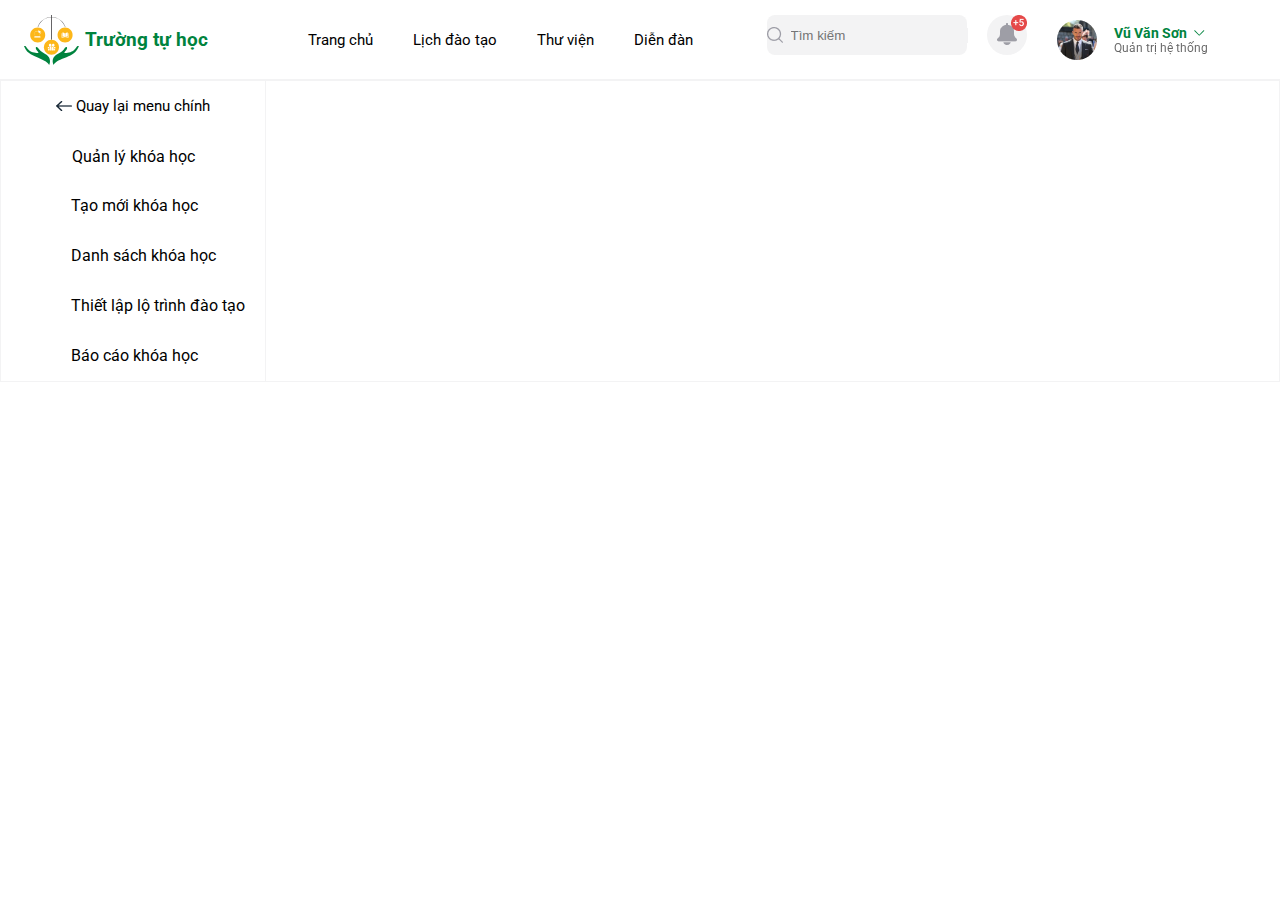
==== file-danh-gia-thanh-vien-2/index.html @ f9f72b9f "đẩy phần đánh giá thứ 2" ====
<!DOCTYPE html>
<html lang="en">
<head>
    <meta charset="UTF-8">
    <meta http-equiv="X-UA-Compatible" content="IE=edge">
    <meta name="viewport" content="width=device-width, initial-scale=1.0">
    <link href="https://fonts.googleapis.com/css2?family=Roboto:wght@300;400;500;700&display=swap" rel="stylesheet">
    <link rel="stylesheet" href="./css-2/base-2.css">
    <link rel="stylesheet" href="./css-2/main-2.css">
    <title></title>
</head>
<body>
    <div class="container">
        <header class="header">
            <div class="header-left">
                <img src="./css-2/img/logo-f8.svg" class="header-left__logo" alt="">
                <h3 class="header-title">Trường tự học</h3>
            </div>
            <ul class="header-nav">
                <li class="header-nav__ls">
                    <a href="" class="header-ls__link">Trang chủ</a>
                </li>
                <li class="header-nav__ls">
                    <a href="" class="header-ls__link">Lịch đào tạo</a>
                </li>
                <li class="header-nav__ls">
                    <a href="" class="header-ls__link">Thư viện</a>
                </li>
                <li class="header-nav__ls">
                    <a href="" class="header-ls__link">Diễn đàn</a>
                </li>
            </ul>
            <div class="header-left">
                <div class="header-left__search">
    
                    <img src="./css-2/img/Group 11.png" class="header-left__search-img" ></img>
                    <input type="text"  class="header-left__search-input"placeholder="Tìm kiếm">
                </div>
                <div class="header__bell">
                    <img src="./css-2/img/bell.png" alt="" class="header__bell-img">
                </div>
                <div class="header__acc">
                    <img src="./css-2/img/beckham-10-1589364715-196-width2032height3047 3.png" alt="" class="header__acc-img">
                    <div class="header__accWp">
                        <div class="header__acc-left">
                          <h4 class="header__acc-title">Vũ Văn Sơn
                          </h4>
                          <img src="./css-2/img/select.svg" alt="" class="header__acc-nav">
                        </div>
                        <p class="header__acc-text">Quản trị hệ thống</p>
                    </div>
                </div>
                
               
            </div>
        </header>
        <div class="app">
            <div class="nav">
                <div class="nav-title">
                    <img src="./css-2/img/arrow.png" alt="" class="nav-title__img">
                    <a href="" class="nav-title__link">Quay lại menu chính</a>
                </div>
                <div class="nav-head">
                    
                      <a class="nav-iteam-link" href="">Quản lý khóa học</a>
                    
                </div>
                <ul class="nav-list">
                  <li class="nav-iteam">
                    <a-iteam>Tạo mới khóa học</a-iteam>
                  </li>
                
              
                  <li class="nav-iteam">
                    <a-iteam>Danh sách khóa học</a-iteam>
                  </li>
                
                
                  <li class="nav-iteam">
                    <a-iteam>Thiết lập lộ trình đào tạo</a-iteam>
                  </li>
                
                
                  <li class="nav-iteam">
                    <a-iteam>Báo cáo khóa học</a-iteam>
                  </li>
                </ul>
                
            </div>
            <div class="main"></div>
            
        </div>
    </div>
</body>
</html>
---- file-danh-gia-thanh-vien-2/css-2/base-2.css ----
*{
    padding: 0;
    margin: 0;
    box-sizing:border-box ;
}
body{
    font-family: 'Roboto', sans-serif;
}
---- file-danh-gia-thanh-vien-2/css-2/main-2.css ----
.container {
  width: 100%;
  height: 100%;
}
.header {
  display: flex;
  padding: 15px 24px;
  height: 80px;
  border-bottom: 1px solid #f3f3f4;
}
.header-left {
  display: flex;
  justify-content: center;
}
.header-left__logo {
  width: 55px;
  height: 50px;
}
.header-title {
  color: #00833e;
  margin-left: 6px;
  margin-right: 80px;
  line-height: 50px;
}
.header-nav {
  display: flex;
  justify-content: start;
  width: 477px;
  height: 18px;
  margin-right: 2px;
}
.header-nav__ls {
  list-style: none;
}
.header-ls__link {
  text-decoration: none;
  margin: 0 20px;
  font-size: 15px;
  font-weight: 400;
  text-align: center;
  line-height: 50px;
  color: black;
}
.header-left__search {
  display: flex;
  align-items: center;
  width: 200px;
  height: 40px;
  justify-content: center;
  border-radius: 8px;
  background-color: #f3f3f4;
}
.header-left__search-img {
  width: 16px;
  height: 16px;
}
.header-left__search-input {
  border: none;
  margin-left: 8px;
  outline: none;
  background-color: #f3f3f4;
}
.header__bell {
  width: 40px;
  height: 40px;
  margin-left: 20px;
  border-radius: 50%;
  background-color: #f3f3f4;
  position: relative;
}
.header__bell-img {
  position: absolute;
  top: 0;
  right: 0;
}
.header__acc-img {
  margin-left: 30px;
  margin-right: 10px;
}
.header__acc {
  display: flex;
  justify-content: center;
  align-items: center;
}
.header__accWp {
  margin: 0px 7px;
  font-weight: 500;
  font-size: 14px;
}

.header__acc-title {
  margin-right: 7px;
  color: #00833e;
}
.header__acc-left {
  display: flex;
}
.header__acc-text {
  font-size: 12px;
  opacity: 0.6;
  font-weight: 400;
}

.app {
  width: 100%;
  display: flex;
  border: 1px solid #f3f3f4;
}
.nav {
  width: 265px;
}
.nav-title {
  width: 100%;
  border-right: 1px solid #f3f3f4;
  /* width: 268px; */
  height: 50px;
  text-align: center;
  line-height: 50px;
 
 
}
.nav-title__link {
  text-decoration: none;
  color: black;
  height: 50px;
  font-size: 15px;
}

.nav-head {
   display: flex;
   justify-content: center;
   align-items: center;
  border-right: 1px solid #F3F3F4;
  height: 50px;
}
.nav-iteam-link{
    color: black;
    text-decoration: none;


}
.nav-iteam {
  text-decoration: none;
  list-style: none;
line-height: 50px;
height: 50px;
border-right:  1px solid #F3F3F4
}
.nav-list{
   padding-left:70px ;
}
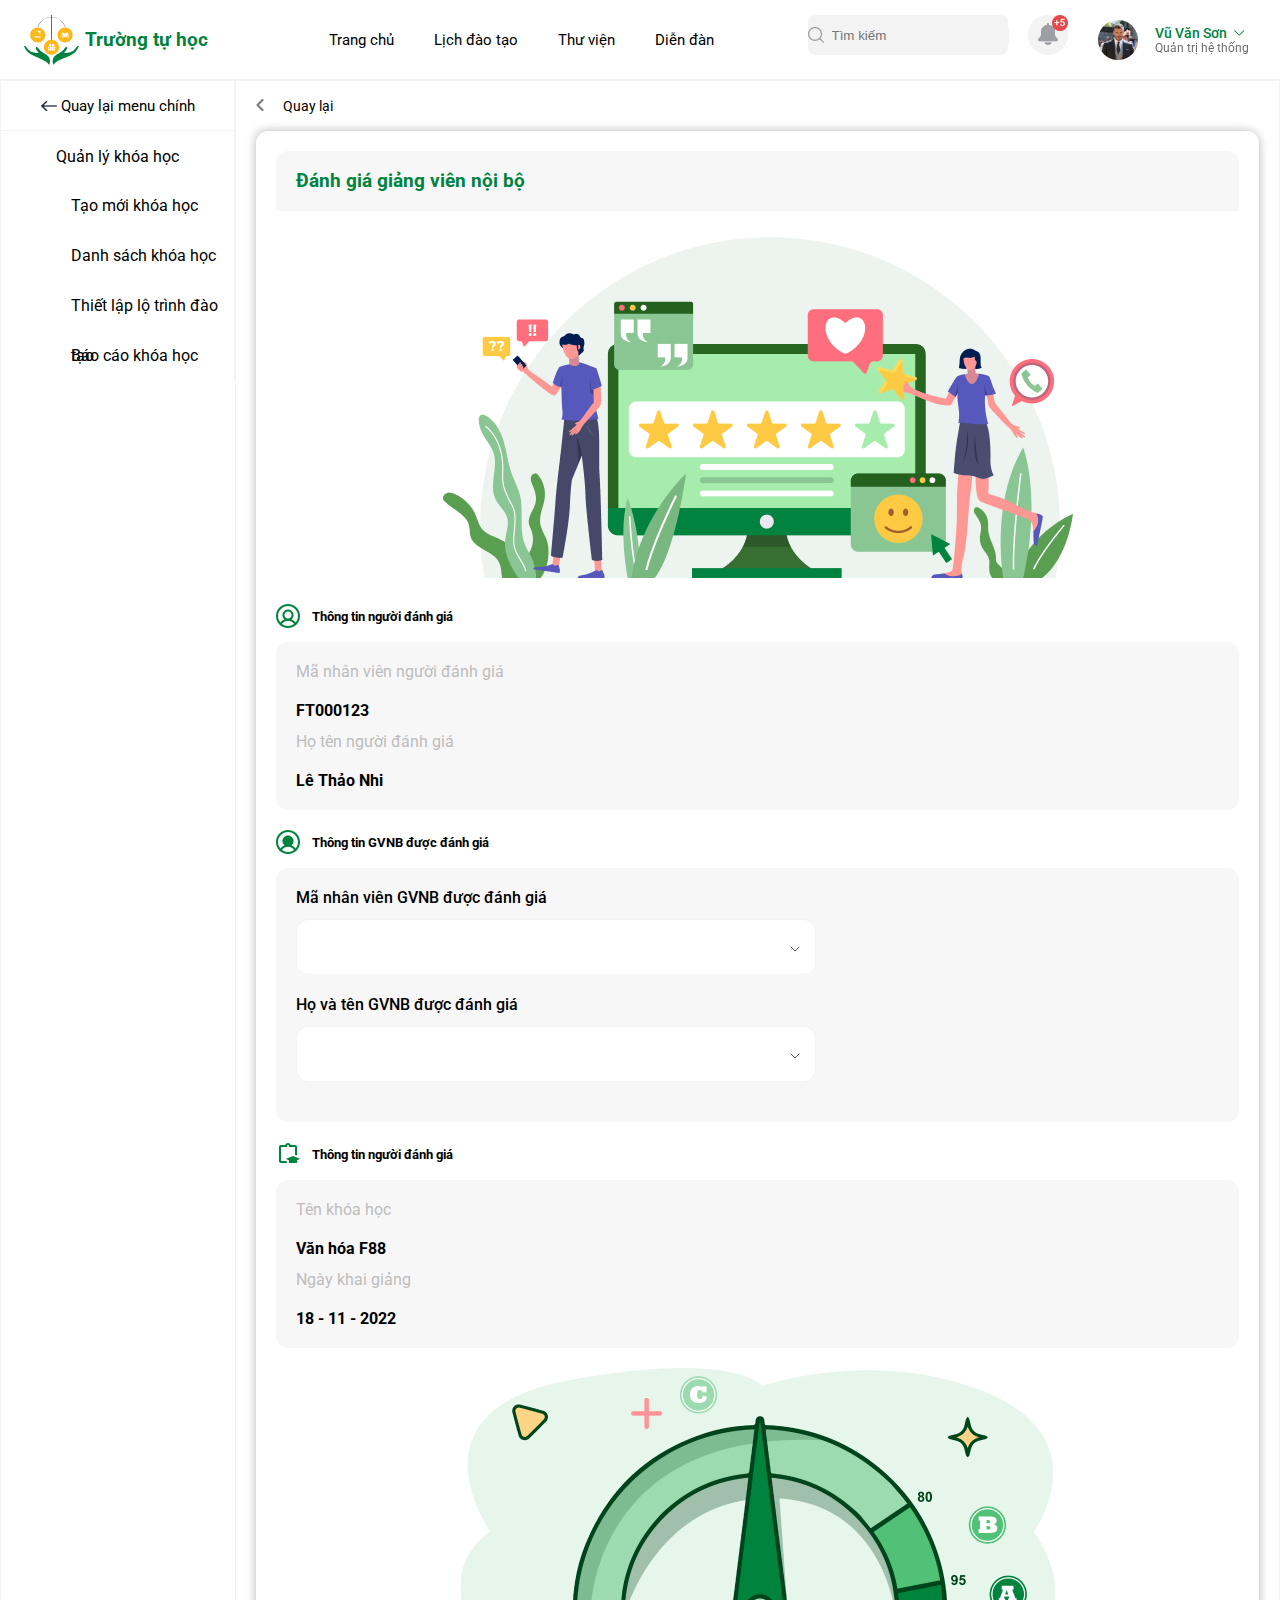
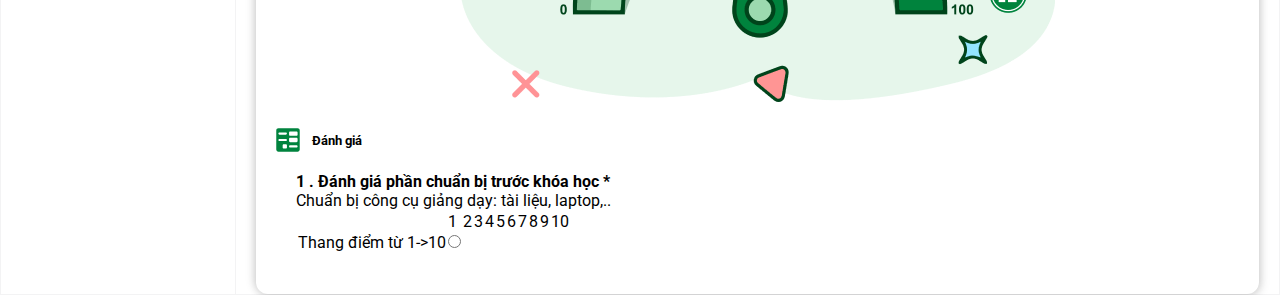
==== commit faccca7c: "trường tự học phần đánh giá" ====
--- a/file-danh-gia-thanh-vien-2/index.html
+++ b/file-danh-gia-thanh-vien-2/index.html
@@ -7,6 +7,7 @@
     <link href="https://fonts.googleapis.com/css2?family=Roboto:wght@300;400;500;700&display=swap" rel="stylesheet">
     <link rel="stylesheet" href="./css-2/base-2.css">
     <link rel="stylesheet" href="./css-2/main-2.css">
+    <link rel="stylesheet" href="https://fonts.googleapis.com/css2?family=Material+Symbols+Outlined:opsz,wght,FILL,GRAD@20..48,100..700,0..1,-50..200" />
     <title></title>
 </head>
 <body>
@@ -32,8 +33,7 @@
             </ul>
             <div class="header-left">
                 <div class="header-left__search">
-    
-                    <img src="./css-2/img/Group 11.png" class="header-left__search-img" ></img>
+                        <img src="./css-2/img/Group 11.png" class="header-left__search-img" ></img>
                     <input type="text"  class="header-left__search-input"placeholder="Tìm kiếm">
                 </div>
                 <div class="header__bell">
@@ -43,51 +43,134 @@
                     <img src="./css-2/img/beckham-10-1589364715-196-width2032height3047 3.png" alt="" class="header__acc-img">
                     <div class="header__accWp">
                         <div class="header__acc-left">
-                          <h4 class="header__acc-title">Vũ Văn Sơn
-                          </h4>
+                          <a href="" class="header__acc-title">Vũ Văn Sơn
+                          </a>
                           <img src="./css-2/img/select.svg" alt="" class="header__acc-nav">
                         </div>
                         <p class="header__acc-text">Quản trị hệ thống</p>
                     </div>
                 </div>
-                
-               
             </div>
         </header>
         <div class="app">
-            <div class="nav">
+            <nav class="nav">
                 <div class="nav-title">
                     <img src="./css-2/img/arrow.png" alt="" class="nav-title__img">
                     <a href="" class="nav-title__link">Quay lại menu chính</a>
                 </div>
                 <div class="nav-head">
-                    
-                      <a class="nav-iteam-link" href="">Quản lý khóa học</a>
-                    
+                    <a class="nav-item__link" href="">Quản lý khóa học</a>
                 </div>
                 <ul class="nav-list">
-                  <li class="nav-iteam">
-                    <a-iteam>Tạo mới khóa học</a-iteam>
+                  <li class="nav-item">
+                   <a class="nav-item__link" href=""> Tạo mới khóa học</a>
                   </li>
-                
-              
-                  <li class="nav-iteam">
-                    <a-iteam>Danh sách khóa học</a-iteam>
+                  <li class="nav-item">
+                   <a class="nav-item__link" href=""> Danh sách khóa học</a>
                   </li>
-                
-                
-                  <li class="nav-iteam">
-                    <a-iteam>Thiết lập lộ trình đào tạo</a-iteam>
+                              
+                  <li class="nav-item">
+                   <a class="nav-item__link" href=""> Thiết lập lộ trình đào tạo</a>
                   </li>
-                
-                
-                  <li class="nav-iteam">
-                    <a-iteam>Báo cáo khóa học</a-iteam>
+                   <li class="nav-item">
+                  <a class="nav-item__link" href="">  Báo cáo khóa học</a>
                   </li>
                 </ul>
+            </nav>
+            <div class="main-wapper">
+              <div class="main-wapper__comback">
+                <a href="" alc="" class="main-wapper__comback-link">
+                   <img src="./css-2/img/comback.png" alt="" class="main-wapper__img">
+                   <span class="main-wapper__text">Quay lại</span>
+                </a>
+              </div>
+              <main class="main">
+                <div class="main-hear">
+                    <h3 class="main-hear__title">
+                        Đánh giá giảng viên nội bộ
+                    </h3>
+                </div>
+                <img src="./css-2/img/OBJECTS.png" alt="" class="main-img">
+                <section class="section">
+                    <div class="section-title">
+                       <img src="./css-2/img/UserCircle.svg" alt="" class="section-title__img">
+                        <h5 > Thông tin người đánh giá</h5>
+                      
+                    </div>
+                    <div class="section-main">
+                        <p  class="section-main__text" >Mã nhân viên người đánh giá</p>
+                        <b class="section-main__strong">FT000123</b>
+                        <p class="section-main__text">Họ tên người đánh giá</p>
+                        <b>Lê Thảo Nhi</b>
+                    </div>
+                    <div class="section-title">
+                        <img src="./css-2/img/UserCircle-2.svg" alt="" class="section-title__img">
+
+                        <h5 > Thông tin GVNB được đánh giá</h5>
+                      
+                    </div>
+                    <div class="section-main">
+                        <label for="" class="section-main__label">Mã nhân viên GVNB được đánh giá</label><br>
+                        <input type="text" value="" class="section-main__input"> 
+                        <img src="./css-2/img/drop-down.svg" alt="" class="section-main__drop"><br>
+                        <label for="" class="section-main__label">Họ và tên GVNB được đánh giá</label><br>
+                        <input type="text" value="" name="vui lòng trọn" class="section-main__input">
+                        <img src="./css-2/img/drop-down.svg" alt="" class="section-main__drop">
+                    </div>
+                    <div class="section-title">
+                        <img src="./css-2/img/icons8_syllabus 1.svg" alt="" class="section-title__img">
+                        <h5 > Thông tin người đánh giá</h5>
+                    </div>
+                    <div class="section-main">
+                        <p  class="section-main__text" >Tên khóa học</p>
+                        <b class="section-main__strong">Văn hóa F88</b>
+                        <p class="section-main__text">Ngày khai giảng</p>
+                        <b>18 - 11 - 2022</b>
+                       
+                        
+                    </div>
+                </section>
+                <img src="./css-2/img/time.png" alt="" class="main-img__time">
+                <section class="Evaluate">
+                    <div class="section-title">
+                        <img src="./css-2/img/Evaluate.svg" alt="" class="section-title__img">
+                        <h5 > Đánh giá</h5>
+                    </div>
+                    <div class="section-Evaluate">
+                        <h4 class="section-Eva__title">
+                            1 . Đánh giá phần chuẩn bị trước khóa học *
+                        </h4>
+                        <div class="section-Eva__main">
+                            <p class="section-Eva__text">Chuẩn bị công cụ giảng dạy: tài liệu, laptop,..</p>
+                            <table>
+                                <tr>
+                                    <td></td>
+                                    <td>1</td>
+                                    <td>2</td>
+                                    <td>3</td>
+                                    <td>4</td>
+                                    <td>5</td>
+                                    <td>6</td>
+                                    <td>7</td>
+                                    <td>8</td>
+                                    <td>9</td>
+                                    <td>10</td>
+                                </tr>
+                                <tr>
+                                    <td>Thang điểm từ 1->10</td>
+                                    <td><input type="radio" class="section-Eva__check"></td>
+                                   
+                                </tr>
+                            </table>
+                        </div>
+                       
+                       
+                        
+                    </div>
+                </section>
                 
+              </main>
             </div>
-            <div class="main"></div>
             
         </div>
     </div>
--- a/file-danh-gia-thanh-vien-2/css-2/main-2.css
+++ b/file-danh-gia-thanh-vien-2/css-2/main-2.css
@@ -4,6 +4,7 @@
 }
 .header {
   display: flex;
+  justify-content: space-between;
   padding: 15px 24px;
   height: 80px;
   border-bottom: 1px solid #f3f3f4;
@@ -24,7 +25,7 @@
 }
 .header-nav {
   display: flex;
-  justify-content: start;
+  justify-content:flex-start;
   width: 477px;
   height: 18px;
   margin-right: 2px;
@@ -91,6 +92,7 @@
 .header__acc-title {
   margin-right: 7px;
   color: #00833e;
+  text-decoration: none;
 }
 .header__acc-left {
   display: flex;
@@ -107,45 +109,134 @@
   border: 1px solid #f3f3f4;
 }
 .nav {
-  width: 265px;
+  width: 19%;
+  border-right: 1px solid #f3f3f4;
 }
 .nav-title {
   width: 100%;
+  border-bottom: 1px solid #f3f3f4;
   border-right: 1px solid #f3f3f4;
   /* width: 268px; */
   height: 50px;
   text-align: center;
   line-height: 50px;
+}
+.nav-title__link {
+  text-decoration: none;
+  color: black;
+  height: 50px;
+  font-size: 15px;
+}
+
+.nav-head {
+  display: flex;
+  justify-content: center;
+  align-items: center;
+  border-right: 1px solid #f3f3f4;
+  height: 50px;
+}
+.nav-item__link {
+  color: black;
+  text-decoration: none;
+  list-style: none;
+}
+.nav-item {
+  text-decoration: none;
+  list-style: none;
+  line-height: 50px;
+  height: 50px;
+  border-right: 1px solid #f3f3f4;
+}
+.nav-list {
+  padding-left: 70px;
+}
+.main-wapper {
+  width: 81%;
+  margin: 0 20px;
+}
+.main-wapper__comback {
+  height: 50px;
+  line-height: 50px;
+}
+.main-wapper__comback-link {
+  text-decoration: none;
+}
+.main-wapper__text {
+  margin-left: 15px;
+  color: black;
+  font-size: 14px;
+  font-weight: 400px;
+}
+.main {
+   border-radius: 12px;
+   padding: 20px;
+  box-shadow: 2px 2px 10px rgba(0, 0, 0, 0.15), -2px -2px 10px rgba(0, 0, 0, 0.15);
+}
+
+.main-hear {
+  border-radius: 12px 12px 0 0;
+
+  line-height: 60px;
+  height: 60px;
+  background-color: #f7f7f7;
+}
+.main-hear__title {
+  color: #00833e;
+  margin-left: 20px;
+}
+.main-img {
+  display: block;
+  margin: 26px auto;
+}
+
+.section-title {
+  display: flex;
+  align-items: center;
+  margin-top: 20px;
  
- 
-}
-.nav-title__link {
-  text-decoration: none;
-  color: black;
-  height: 50px;
-  font-size: 15px;
-}
-
-.nav-head {
-   display: flex;
-   justify-content: center;
-   align-items: center;
-  border-right: 1px solid #F3F3F4;
-  height: 50px;
-}
-.nav-iteam-link{
-    color: black;
-    text-decoration: none;
-
-
-}
-.nav-iteam {
-  text-decoration: none;
-  list-style: none;
-line-height: 50px;
-height: 50px;
-border-right:  1px solid #F3F3F4
-}
-.nav-list{
-   padding-left:70px ;
-}
+}
+.section-main {
+  margin-top: 14px;
+  background-color: #f7f7f7;
+  padding: 20px;
+  border-radius: 12px;
+}
+.section-main__text {
+  margin-bottom: 20px;
+  color:#BDBDBD;
+  ;
+}
+.section-main__strong {
+  display: block;
+  margin-bottom: 12px;
+}
+.section-main__label {
+  font-weight: 500;
+}
+.section-main__input {
+  border: 1px solid #f3f3f4;
+  width: 520px;
+  height: 56px;
+  outline: none;
+  padding: 16px;
+  border-radius: 12px;
+  margin: 12px auto 20px auto;
+}
+.section-title__img{
+  margin-right: 12px;
+  
+}
+.section-main__drop{
+  position: relative;
+  right:30px;
+}
+.main-img__time{
+  display: block;
+  margin: 20px auto;
+}
+.Evaluate{
+  margin-top: 26px;
+}
+.section-Evaluate{
+  padding:20px;
+}